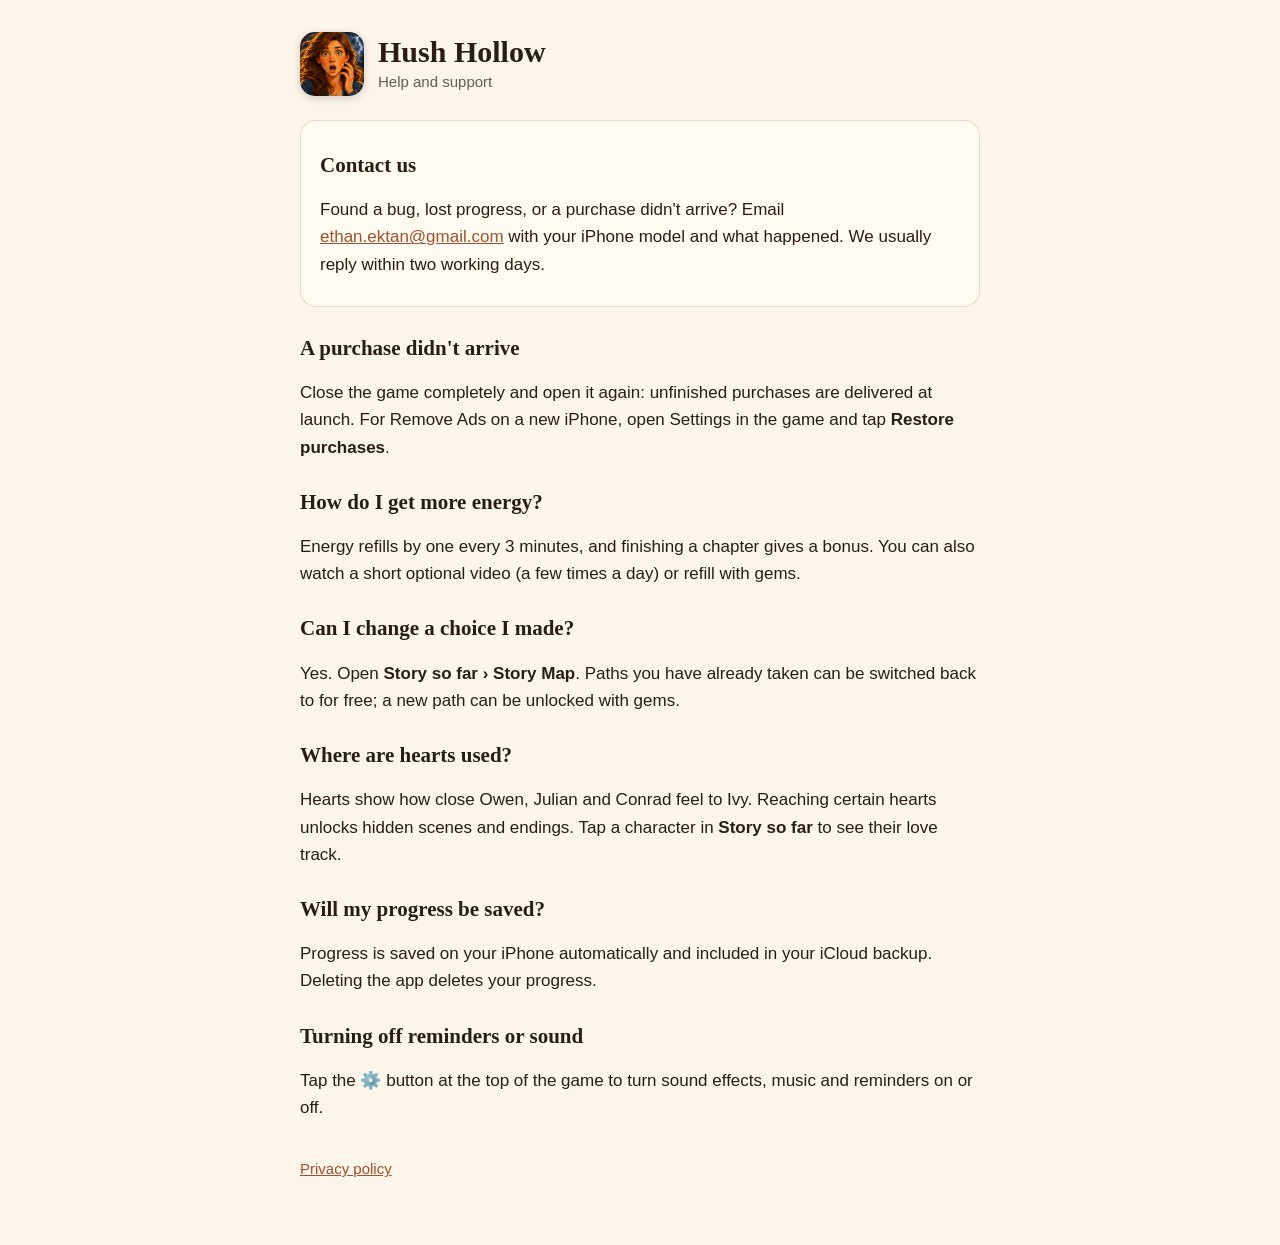
==== support.html @ 24a3fbf3 "Hush Hollow: privacy policy and support pages Co-Authored-By: Claude Opus 5.5 <noreply@anthropic.com" ====
<!doctype html>
<html lang="en">
<head>
<meta charset="utf-8"><meta name="viewport" content="width=device-width, initial-scale=1">
<title>Hush Hollow · Help and Support</title>
<link rel="stylesheet" href="style.css">
</head>
<body><main>
<header><img src="icon.png" alt=""><div><h1>Hush Hollow</h1><p>Help and support</p></div></header>

<div class="card">
<h2>Contact us</h2>
<p>Found a bug, lost progress, or a purchase didn't arrive? Email <a href="mailto:ethan.ektan@gmail.com">ethan.ektan@gmail.com</a> with your iPhone model and what happened. We usually reply within two working days.</p>
</div>

<h2>A purchase didn't arrive</h2>
<p>Close the game completely and open it again: unfinished purchases are delivered at launch. For Remove Ads on a new iPhone, open Settings in the game and tap <b>Restore purchases</b>.</p>

<h2>How do I get more energy?</h2>
<p>Energy refills by one every 3 minutes, and finishing a chapter gives a bonus. You can also watch a short optional video (a few times a day) or refill with gems.</p>

<h2>Can I change a choice I made?</h2>
<p>Yes. Open <b>Story so far › Story Map</b>. Paths you have already taken can be switched back to for free; a new path can be unlocked with gems.</p>

<h2>Where are hearts used?</h2>
<p>Hearts show how close Owen, Julian and Conrad feel to Ivy. Reaching certain hearts unlocks hidden scenes and endings. Tap a character in <b>Story so far</b> to see their love track.</p>

<h2>Will my progress be saved?</h2>
<p>Progress is saved on your iPhone automatically and included in your iCloud backup. Deleting the app deletes your progress.</p>

<h2>Turning off reminders or sound</h2>
<p>Tap the ⚙️ button at the top of the game to turn sound effects, music and reminders on or off.</p>

<nav><a href="privacy.html">Privacy policy</a></nav>
</main></body>
</html>
---- style.css ----
:root { --ink: #2b1d14; --muted: #6b5a4c; --gold: #c99a5b; --bg: #fbf5ea; --card: #fffaf2; }
* { box-sizing: border-box; }
body { margin: 0; background: var(--bg); color: var(--ink); font: 17px/1.6 -apple-system, BlinkMacSystemFont, "Segoe UI", Roboto, sans-serif; }
main { max-width: 720px; margin: 0 auto; padding: 32px 20px 64px; }
header { display: flex; align-items: center; gap: 14px; margin-bottom: 24px; }
header img { width: 64px; height: 64px; border-radius: 15px; box-shadow: 0 2px 8px rgba(0,0,0,.18); }
header h1 { margin: 0; font: 700 30px/1.1 ui-serif, Georgia, serif; }
header p { margin: 2px 0 0; color: var(--muted); font-size: 15px; }
h2 { font: 700 21px/1.3 ui-serif, Georgia, serif; margin: 28px 0 8px; }
a { color: #a0502a; }
.card { background: var(--card); border-radius: 16px; padding: 4px 20px 12px; box-shadow: inset 0 0 0 1px rgba(201,154,91,.35); }
nav { margin-top: 36px; font-size: 15px; color: var(--muted); }
small { color: var(--muted); }
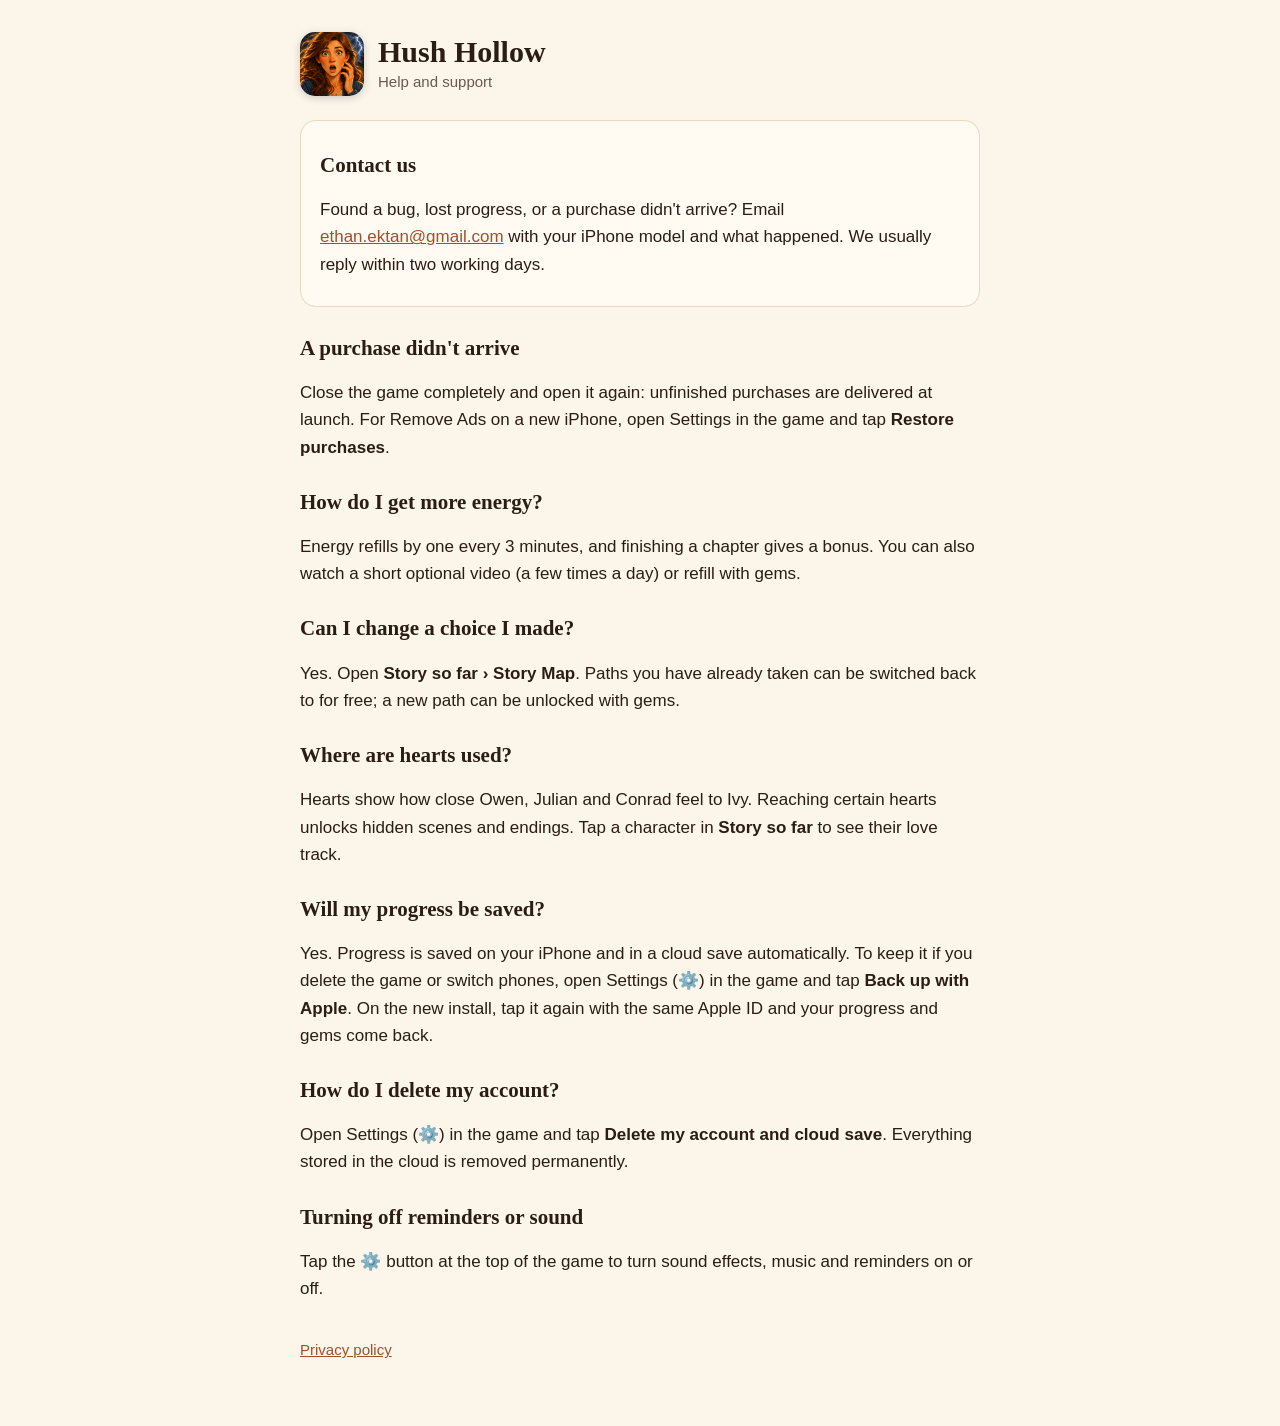
==== commit 269b48fa: "Privacy and support: cloud save, Back up with Apple, account deletion Co-Authored-By: Claude Opus 5." ====
--- a/support.html
+++ b/support.html
@@ -26,7 +26,10 @@
 <p>Hearts show how close Owen, Julian and Conrad feel to Ivy. Reaching certain hearts unlocks hidden scenes and endings. Tap a character in <b>Story so far</b> to see their love track.</p>
 
 <h2>Will my progress be saved?</h2>
-<p>Progress is saved on your iPhone automatically and included in your iCloud backup. Deleting the app deletes your progress.</p>
+<p>Yes. Progress is saved on your iPhone and in a cloud save automatically. To keep it if you delete the game or switch phones, open Settings (⚙️) in the game and tap <b>Back up with Apple</b>. On the new install, tap it again with the same Apple ID and your progress and gems come back.</p>
+
+<h2>How do I delete my account?</h2>
+<p>Open Settings (⚙️) in the game and tap <b>Delete my account and cloud save</b>. Everything stored in the cloud is removed permanently.</p>
 
 <h2>Turning off reminders or sound</h2>
 <p>Tap the ⚙️ button at the top of the game to turn sound effects, music and reminders on or off.</p>
